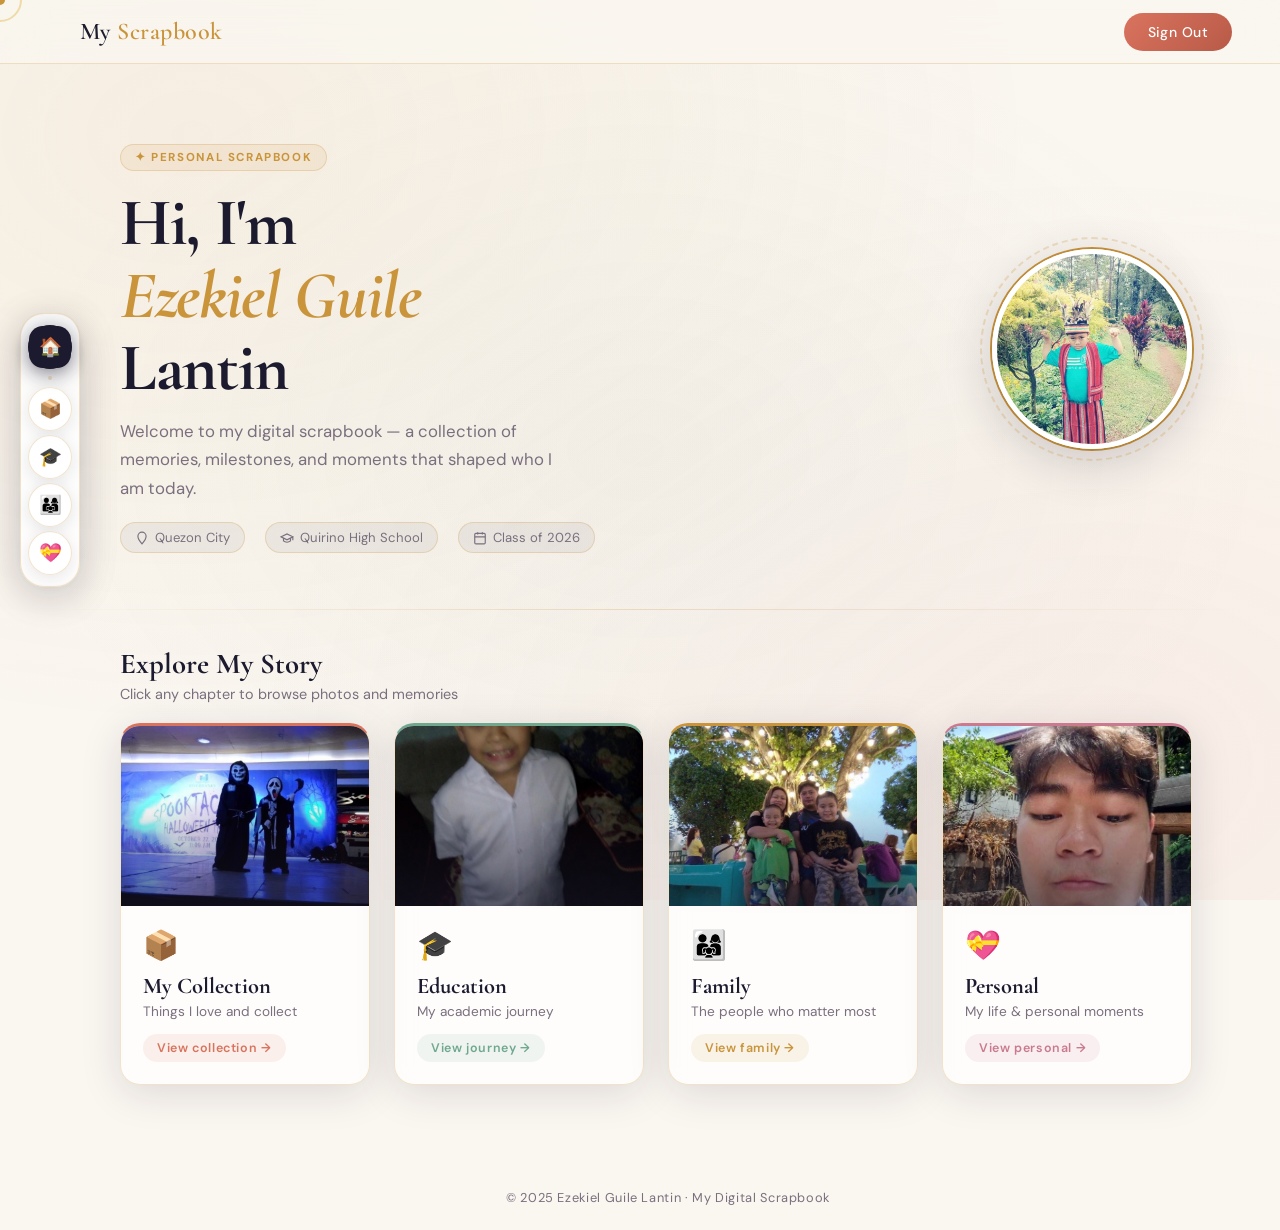
==== index.html @ 86d2beeb "Rename homepage.html to index.html" ====
<!DOCTYPE html>
<html lang="en">
<head>
<meta charset="UTF-8">
<meta name="viewport" content="width=device-width, initial-scale=1.0">
<title>My Scrapbook — Home</title>
<link rel="stylesheet" href="styles.css">
<style>
/* Hero */
.hero {
  padding: clamp(40px,7vw,80px) clamp(16px,4vw,48px) clamp(32px,5vw,56px);
  max-width:1200px; margin:0 auto;
  display:grid;
  grid-template-columns: 1fr auto;
  gap: 40px;
  align-items: center;
  position:relative; z-index:1;
}
@media(max-width:640px){.hero{grid-template-columns:1fr;text-align:center;}}

.hero-text .kicker {
  display:inline-block;
  font-size:0.72rem;
  font-weight:700;
  letter-spacing:0.14em;
  text-transform:uppercase;
  color: var(--gold);
  background: rgba(201,148,58,0.1);
  border:1px solid var(--border);
  padding:5px 14px;
  border-radius:30px;
  margin-bottom:16px;
}
.hero-text h1 {
  font-family:'Cormorant Garamond',serif;
  font-size: clamp(2.4rem,5.5vw,4.2rem);
  font-weight:700;
  color:var(--dark);
  line-height:1.08;
  margin-bottom:12px;
  letter-spacing:-0.02em;
}
.hero-text h1 em { color:var(--gold); font-style:italic; }
.hero-text p { color:var(--muted); font-size:1.05rem; max-width:440px; line-height:1.7; }
@media(max-width:640px){.hero-text p{margin:0 auto;}}

/* profile photo */
.hero-photo {
  position:relative;
}
.hero-photo img {
  width: clamp(140px,22vw,200px);
  height: clamp(140px,22vw,200px);
  border-radius: 50%;
  object-fit:cover;
  border:5px solid white;
  box-shadow: 0 12px 50px rgba(28,26,46,0.2), 0 0 0 2px var(--gold);
  display:block;
}
.hero-photo::before {
  content:'';
  position:absolute;
  inset:-12px;
  border-radius:50%;
  border: 2px dashed var(--border);
  animation: spin 25s linear infinite;
}
@keyframes spin { to { transform:rotate(360deg); } }

/* meta row */
.hero-meta {
  display:flex; gap:20px; margin-top:20px; flex-wrap:wrap;
}
@media(max-width:640px){.hero-meta{justify-content:center;}}
.meta-chip {
  display:flex;align-items:center;gap:6px;
  font-size:0.82rem; color:var(--muted);
  background:rgba(28,26,46,0.05);
  border:1px solid var(--border);
  padding:6px 14px; border-radius:30px;
}
.meta-chip svg { width:14px;height:14px;flex-shrink:0; }

/* section cards grid */
.sections-grid {
  display: grid;
  grid-template-columns: repeat(auto-fill,minmax(240px,1fr));
  gap: 24px;
  max-width:1200px;
  margin:0 auto;
  padding: 0 clamp(16px,4vw,48px) 80px;
  position:relative;z-index:1;
}

.section-card {
  background: var(--glass);
  border:1px solid var(--border);
  border-radius: 20px;
  overflow:hidden;
  box-shadow:var(--shadow);
  backdrop-filter:blur(10px);
  text-decoration:none;
  display:block;
  transition: var(--transition);
  cursor:none;
  animation: fadeUp 0.6s both;
}
.section-card:hover { transform:translateY(-10px) scale(1.02); box-shadow:0 24px 60px rgba(28,26,46,0.2); }

.card-img-wrap {
  position:relative;
  overflow:hidden;
  height:180px;
}
.card-img-wrap img {
  width:100%; height:100%;
  object-fit:cover;
  transition: transform 0.5s cubic-bezier(0.4,0,0.2,1);
  display:block;
}
.section-card:hover .card-img-wrap img { transform:scale(1.08); }
.card-img-overlay {
  position:absolute;inset:0;
  background:linear-gradient(to top, rgba(28,26,46,0.5) 0%, transparent 60%);
}

.card-content { padding:20px 22px 22px; }
.card-icon { font-size:1.8rem; margin-bottom:8px; }
.card-content h2 {
  font-family:'Cormorant Garamond',serif;
  font-size:1.4rem; font-weight:700;
  color:var(--dark); margin-bottom:4px;
}
.card-content p { color:var(--muted); font-size:0.85rem; margin-bottom:14px; }
.card-arrow {
  display:inline-flex;align-items:center;gap:5px;
  font-size:0.78rem; font-weight:600;
  letter-spacing:0.05em;
  padding:6px 14px; border-radius:30px;
  transition:var(--transition);
}
.card-c .card-arrow { color:var(--coral); background:rgba(217,115,94,0.1); }
.card-e .card-arrow { color:var(--sage); background:rgba(111,168,143,0.1); }
.card-f .card-arrow { color:var(--gold); background:rgba(201,148,58,0.1); }
.card-p .card-arrow { color:var(--rose); background:rgba(201,122,143,0.1); }
.section-card:hover .card-arrow { padding-right:18px; }

/* top accent strip */
.card-c { border-top:3px solid var(--coral); }
.card-e { border-top:3px solid var(--sage); }
.card-f { border-top:3px solid var(--gold); }
.card-p { border-top:3px solid var(--rose); }

/* section heading */
.section-heading {
  max-width:1200px; margin:0 auto;
  padding: 0 clamp(16px,4vw,48px) 20px;
  position:relative;z-index:1;
}
.section-heading h2 {
  font-family:'Cormorant Garamond',serif;
  font-size:1.8rem; font-weight:700; color:var(--dark);
}
.section-heading p { color:var(--muted); font-size:0.9rem; margin-top:4px; }
</style>
</head>
<body class="has-sidenav">
<div id="cursor-dot"></div>
<div id="cursor-glow"></div>
<nav class="side-nav">
  <a href="homepage.html" class="side-nav-item active" data-label="Home">🏠</a>
  <div class="side-nav-divider"></div>
  <a href="Collection.html" class="side-nav-item" data-label="Collection">📦</a>
  <a href="Education.html" class="side-nav-item" data-label="Education">🎓</a>
  <a href="Family.html" class="side-nav-item" data-label="Family">👨‍👩‍👧</a>
  <a href="Personal.html" class="side-nav-item" data-label="Personal">💝</a>
</nav>

<nav class="nav">
  <a href="homepage.html" class="nav-brand">My <span>Scrapbook</span></a>
  <div class="nav-actions">
    <button class="btn btn-danger" onclick="logout()">Sign Out</button>
  </div>
</nav>

<!-- Left Sidebar Nav -->
<nav class="side-nav">
  <a href="homepage.html" class="side-nav-item sn-home active" title="Home">
    <div class="side-nav-pill">🏠</div>
    <span class="side-nav-label">Home</span>
  </a>
  <div class="side-nav-sep"></div>
  <a href="Collection.html" class="side-nav-item sn-collection" title="Collection">
    <div class="side-nav-pill">📦</div>
    <span class="side-nav-label">My Collection</span>
  </a>
  <a href="Education.html" class="side-nav-item sn-education" title="Education">
    <div class="side-nav-pill">🎓</div>
    <span class="side-nav-label">Education</span>
  </a>
  <a href="Family.html" class="side-nav-item sn-family" title="Family">
    <div class="side-nav-pill">👨‍👩‍👧</div>
    <span class="side-nav-label">Family</span>
  </a>
  <a href="Personal.html" class="side-nav-item sn-personal" title="Personal">
    <div class="side-nav-pill">💝</div>
    <span class="side-nav-label">Personal</span>
  </a>
</nav>

<!-- Hero -->
<section class="hero fade-up">
  <div class="hero-text">
    <div class="kicker">✦ Personal Scrapbook</div>
    <h1>Hi, I'm<br><em>Ezekiel Guile</em><br>Lantin</h1>
    <p>Welcome to my digital scrapbook — a collection of memories, milestones, and moments that shaped who I am today.</p>
    <div class="hero-meta">
      <div class="meta-chip">
        <svg viewBox="0 0 24 24" fill="none" stroke="currentColor" stroke-width="2"><path d="M12 2C8.13 2 5 5.13 5 9c0 5.25 7 13 7 13s7-7.75 7-13c0-3.87-3.13-7-7-7z"/></svg>
        Quezon City
      </div>
      <div class="meta-chip">
        <svg viewBox="0 0 24 24" fill="none" stroke="currentColor" stroke-width="2"><path d="M22 10v6M2 10l10-5 10 5-10 5z"/><path d="M6 12v5c3 3 9 3 12 0v-5"/></svg>
        Quirino High School
      </div>
      <div class="meta-chip">
        <svg viewBox="0 0 24 24" fill="none" stroke="currentColor" stroke-width="2"><rect x="3" y="4" width="18" height="18" rx="2"/><path d="M16 2v4M8 2v4M3 10h18"/></svg>
        Class of 2026
      </div>
    </div>
  </div>
  <div class="hero-photo">
    <img src="Personal/p11.jpg" alt="Ezekiel Guile Lantin">
  </div>
</section>

<div class="divider" style="max-width:1200px;margin:0 auto clamp(20px,3vw,36px);padding:0 clamp(16px,4vw,48px);"></div>

<div class="section-heading">
  <h2>Explore My Story</h2>
  <p>Click any chapter to browse photos and memories</p>
</div>

<div class="sections-grid">
  <a href="Collection.html" class="section-card card-c fade-up">
    <div class="card-img-wrap">
      <img src="Collection/c5.jpg" alt="Collection" onerror="this.style.background='#f0e8d8'">
      <div class="card-img-overlay"></div>
    </div>
    <div class="card-content">
      <div class="card-icon">📦</div>
      <h2>My Collection</h2>
      <p>Things I love and collect</p>
      <span class="card-arrow">View collection →</span>
    </div>
  </a>

  <a href="Education.html" class="section-card card-e fade-up">
    <div class="card-img-wrap">
      <img src="Education/e8.jfif" alt="Education" onerror="this.style.background='#f0e8d8'">
      <div class="card-img-overlay"></div>
    </div>
    <div class="card-content">
      <div class="card-icon">🎓</div>
      <h2>Education</h2>
      <p>My academic journey</p>
      <span class="card-arrow">View journey →</span>
    </div>
  </a>

  <a href="Family.html" class="section-card card-f fade-up">
    <div class="card-img-wrap">
      <img src="Family/f5.jpg" alt="Family" onerror="this.style.background='#f0e8d8'">
      <div class="card-img-overlay"></div>
    </div>
    <div class="card-content">
      <div class="card-icon">👨‍👩‍👧</div>
      <h2>Family</h2>
      <p>The people who matter most</p>
      <span class="card-arrow">View family →</span>
    </div>
  </a>

  <a href="Personal.html" class="section-card card-p fade-up">
    <div class="card-img-wrap">
      <img src="Personal/p1.jpg" alt="Personal" onerror="this.style.background='#f0e8d8'">
      <div class="card-img-overlay"></div>
    </div>
    <div class="card-content">
      <div class="card-icon">💝</div>
      <h2>Personal</h2>
      <p>My life & personal moments</p>
      <span class="card-arrow">View personal →</span>
    </div>
  </a>
</div>

<footer class="page-footer">
  © 2025 Ezekiel Guile Lantin · My Digital Scrapbook
</footer>

<script>
const dot=document.getElementById('cursor-dot'),glow=document.getElementById('cursor-glow');
let mx=0,my=0,gx=0,gy=0;
document.addEventListener('mousemove',e=>{mx=e.clientX;my=e.clientY;dot.style.left=mx+'px';dot.style.top=my+'px';});
(function loop(){gx+=(mx-gx)*0.12;gy+=(my-gy)*0.12;glow.style.left=gx+'px';glow.style.top=gy+'px';requestAnimationFrame(loop);})();
document.querySelectorAll('a,button').forEach(el=>{
  el.addEventListener('mouseenter',()=>{glow.style.transform='translate(-50%,-50%) scale(1.8)';glow.style.background='rgba(201,148,58,0.12)';});
  el.addEventListener('mouseleave',()=>{glow.style.transform='translate(-50%,-50%) scale(1)';glow.style.background='transparent';});
});
function logout(){if(confirm('Sign out?')){window.location.href='index.html';}}
</script>
<script src="sidenav.js"></script>
<script>buildSidenav('home');</script>
</body>
</html>
---- styles.css ----
@import url('https://fonts.googleapis.com/css2?family=Cormorant+Garamond:ital,wght@0,300;0,400;0,600;0,700;1,400;1,600&family=DM+Sans:wght@300;400;500;600&display=swap');

/* ── Variables ── */
:root {
  --cream:   #faf6f0;
  --parchment: #f0e8d8;
  --dark:    #1c1a2e;
  --navy:    #2a2540;
  --gold:    #c9943a;
  --gold-lt: #e8c97a;
  --coral:   #d9735e;
  --sage:    #6fa88f;
  --rose:    #c97a8f;
  --text:    #3b3040;
  --muted:   #7a6f7e;
  --border:  rgba(201,148,58,0.25);
  --glass:   rgba(255,255,255,0.72);
  --shadow:  0 8px 40px rgba(28,26,46,0.13);
  --radius:  18px;
  --transition: 0.35s cubic-bezier(0.4,0,0.2,1);
}

/* ── Reset ── */
*, *::before, *::after { margin:0; padding:0; box-sizing:border-box; }
html { scroll-behavior: smooth; }
body {
  font-family: 'DM Sans', sans-serif;
  background: var(--cream);
  color: var(--text);
  min-height: 100vh;
  cursor: none;
  overflow-x: hidden;
}

/* ── Custom Cursor ── */
#cursor-dot {
  position: fixed; top:0; left:0; z-index:9999;
  width: 10px; height: 10px;
  background: var(--gold);
  border-radius: 50%;
  pointer-events: none;
  transform: translate(-50%,-50%);
  transition: transform 0.05s, background 0.3s;
}
#cursor-glow {
  position: fixed; top:0; left:0; z-index:9998;
  width: 44px; height: 44px;
  border: 2px solid var(--gold-lt);
  border-radius: 50%;
  pointer-events: none;
  transform: translate(-50%,-50%);
  transition: transform 0.18s cubic-bezier(0.4,0,0.2,1), opacity 0.3s, background 0.3s;
  opacity: 0.6;
}
body:hover #cursor-glow { opacity:0.9; }
a:hover ~ #cursor-glow, button:hover ~ #cursor-glow { transform:translate(-50%,-50%) scale(1.6); background: rgba(201,148,58,0.12); }

/* ── Page Background Texture ── */
body::before {
  content:'';
  position:fixed; inset:0; z-index:0;
  background:
    radial-gradient(ellipse at 15% 15%, rgba(201,148,58,0.08) 0%, transparent 55%),
    radial-gradient(ellipse at 85% 85%, rgba(217,115,94,0.07) 0%, transparent 55%),
    radial-gradient(ellipse at 50% 50%, rgba(111,168,143,0.05) 0%, transparent 70%);
  pointer-events:none;
}

/* ── Navbar ── */
.nav {
  position: sticky; top:0; z-index:100;
  backdrop-filter: blur(20px);
  background: rgba(250,246,240,0.88);
  border-bottom: 1px solid var(--border);
  padding: 0 clamp(16px, 4vw, 48px);
  height: 64px;
  display: flex; align-items:center; justify-content:space-between;
}
.nav-brand {
  font-family: 'Cormorant Garamond', serif;
  font-size: 1.5rem;
  font-weight: 600;
  color: var(--dark);
  text-decoration: none;
  letter-spacing: 0.02em;
}
.nav-brand span { color: var(--gold); }
.nav-actions { display:flex; gap:10px; align-items:center; }

/* ── Buttons ── */
.btn {
  display: inline-flex; align-items:center; gap:8px;
  padding: 10px 24px;
  border-radius: 40px;
  font-family: 'DM Sans', sans-serif;
  font-size: 0.875rem;
  font-weight: 500;
  letter-spacing:0.03em;
  cursor: none;
  border: none;
  transition: var(--transition);
  text-decoration: none;
  position: relative;
  overflow: hidden;
}
.btn::after {
  content:''; position:absolute; inset:0;
  background: rgba(255,255,255,0.15);
  opacity:0; transition: opacity 0.3s;
}
.btn:hover::after { opacity:1; }
.btn-primary {
  background: linear-gradient(135deg, var(--dark) 0%, var(--navy) 100%);
  color: var(--gold-lt);
  box-shadow: 0 4px 20px rgba(28,26,46,0.3);
}
.btn-primary:hover { transform: translateY(-2px); box-shadow: 0 8px 28px rgba(28,26,46,0.35); }
.btn-gold {
  background: linear-gradient(135deg, var(--gold) 0%, #a87830 100%);
  color: white;
  box-shadow: 0 4px 20px rgba(201,148,58,0.35);
}
.btn-gold:hover { transform: translateY(-2px); box-shadow: 0 8px 28px rgba(201,148,58,0.45); }
.btn-outline {
  background: transparent;
  color: var(--text);
  border: 1.5px solid var(--border);
}
.btn-outline:hover { background: var(--parchment); transform: translateY(-2px); }
.btn-ghost {
  background: rgba(201,148,58,0.1);
  color: var(--gold);
  border: 1.5px solid var(--border);
}
.btn-ghost:hover { background: rgba(201,148,58,0.2); }
.btn-danger {
  background: linear-gradient(135deg, var(--coral) 0%, #b85a48 100%);
  color: white;
}
.btn-danger:hover { transform:translateY(-2px); box-shadow:0 6px 20px rgba(217,115,94,0.4); }
.btn-back {
  display: inline-flex; align-items:center; gap:6px;
  padding: 9px 20px;
  background: var(--glass);
  border: 1.5px solid var(--border);
  border-radius: 40px;
  font-family:'DM Sans',sans-serif;
  font-size:0.85rem; font-weight:500;
  color: var(--text); cursor:none;
  text-decoration:none;
  transition: var(--transition);
  backdrop-filter: blur(10px);
}
.btn-back:hover { background: var(--parchment); transform:translateX(-3px); }
.btn-back svg { width:16px; height:16px; }

/* ── Left Side Nav ── */
.sidenav {
  position: fixed;
  left: 18px;
  top: 50%;
  transform: translateY(-50%);
  z-index: 500;
  display: flex;
  flex-direction: column;
  align-items: center;
  gap: 6px;
  background: rgba(28,26,46,0.82);
  border: 1px solid rgba(255,255,255,0.10);
  border-radius: 60px;
  padding: 14px 10px;
  backdrop-filter: blur(18px);
  box-shadow: 0 8px 40px rgba(0,0,0,0.28), inset 0 1px 0 rgba(255,255,255,0.07);
  transition: var(--transition);
}

.sidenav-item {
  position: relative;
  display: flex;
  align-items: center;
  justify-content: center;
  width: 40px; height: 40px;
  border-radius: 50%;
  text-decoration: none;
  font-size: 1.15rem;
  cursor: none;
  transition: var(--transition);
  color: rgba(255,255,255,0.45);
  background: transparent;
  border: none;
}
.sidenav-item:hover,
.sidenav-item.active {
  background: rgba(201,148,58,0.22);
  color: var(--gold-lt);
  transform: scale(1.12);
}
.sidenav-item.active {
  background: rgba(201,148,58,0.30);
  box-shadow: 0 0 0 2px var(--gold);
}

/* tooltip label on hover */
.sidenav-item::after {
  content: attr(data-label);
  position: absolute;
  left: calc(100% + 14px);
  top: 50%;
  transform: translateY(-50%) translateX(-6px);
  background: var(--dark);
  color: var(--gold-lt);
  font-family: 'DM Sans', sans-serif;
  font-size: 0.75rem;
  font-weight: 600;
  letter-spacing: 0.05em;
  white-space: nowrap;
  padding: 5px 12px;
  border-radius: 30px;
  border: 1px solid rgba(201,148,58,0.25);
  pointer-events: none;
  opacity: 0;
  transition: opacity 0.2s, transform 0.2s;
}
.sidenav-item:hover::after {
  opacity: 1;
  transform: translateY(-50%) translateX(0);
}

/* thin divider line between groups */
.sidenav-divider {
  width: 22px;
  height: 1px;
  background: rgba(255,255,255,0.12);
  border-radius: 2px;
  margin: 2px 0;
}

/* hide on very small screens — use top nav instead */
@media (max-width: 500px) {
  .sidenav { display: none; }
}

/* ── Section Tag ── */
.tag {
  display: inline-block;
  padding: 4px 14px;
  border-radius: 20px;
  font-size: 0.75rem;
  font-weight: 600;
  letter-spacing: 0.08em;
  text-transform: uppercase;
}
.tag-gold { background: rgba(201,148,58,0.15); color: var(--gold); }
.tag-coral { background: rgba(217,115,94,0.15); color: var(--coral); }
.tag-sage { background: rgba(111,168,143,0.15); color: var(--sage); }
.tag-rose { background: rgba(201,122,143,0.15); color: var(--rose); }

/* ── Page Header ── */
.page-header {
  padding: clamp(32px,5vw,64px) clamp(16px,4vw,48px) clamp(24px,4vw,48px);
  max-width: 1200px;
  margin: 0 auto;
  position: relative; z-index:1;
}
.page-header h1 {
  font-family: 'Cormorant Garamond', serif;
  font-size: clamp(2.2rem, 5vw, 4rem);
  font-weight: 700;
  line-height: 1.1;
  color: var(--dark);
  margin: 12px 0 8px;
}
.page-header p { color: var(--muted); font-size:1rem; max-width:500px; }

/* ── Main Container ── */
.container {
  max-width: 1200px;
  margin: 0 auto;
  padding: 0 clamp(16px,4vw,48px) 80px;
  position: relative; z-index:1;
}

/* ── Card ── */
.card {
  background: var(--glass);
  border: 1px solid var(--border);
  border-radius: var(--radius);
  box-shadow: var(--shadow);
  backdrop-filter: blur(10px);
  overflow: hidden;
  transition: var(--transition);
}
.card:hover { transform: translateY(-5px); box-shadow: 0 20px 60px rgba(28,26,46,0.18); }
.card-body { padding: 24px; }

/* ── Photo Grid ── */
.photo-grid {
  display: grid;
  grid-template-columns: repeat(auto-fill, minmax(230px, 1fr));
  gap: 24px;
}

/* ── Polaroid Card ── */
.polaroid {
  background: white;
  border-radius: 10px;
  padding: 12px 12px 40px;
  box-shadow: 0 6px 30px rgba(28,26,46,0.12), 0 1px 4px rgba(28,26,46,0.06);
  transition: var(--transition);
  cursor: none;
  position: relative;
}
.polaroid:hover {
  transform: rotate(0deg) scale(1.04) translateY(-8px);
  box-shadow: 0 20px 50px rgba(28,26,46,0.2);
  z-index: 2;
}
.polaroid:nth-child(odd):hover { transform: rotate(1.5deg) scale(1.04) translateY(-8px); }
.polaroid:nth-child(even):hover { transform: rotate(-1.5deg) scale(1.04) translateY(-8px); }
.polaroid img {
  width: 100%;
  aspect-ratio: 1;
  object-fit: cover;
  border-radius: 6px;
  display: block;
}
.polaroid-caption {
  position: absolute;
  bottom: 0; left:0; right:0;
  height: 38px;
  display: flex; align-items:center; justify-content:center;
  font-family: 'Cormorant Garamond', serif;
  font-style: italic;
  font-size: 0.9rem;
  color: var(--muted);
}

/* ── Info Card (for detail pages) ── */
.info-section {
  display: grid;
  grid-template-columns: 280px 1fr;
  gap: 40px;
  align-items: start;
  background: var(--glass);
  border: 1px solid var(--border);
  border-radius: var(--radius);
  padding: 40px;
  box-shadow: var(--shadow);
  backdrop-filter: blur(10px);
  margin-bottom: 40px;
}
@media (max-width: 700px) {
  .info-section { grid-template-columns:1fr; }
}
.info-section img {
  width: 100%;
  aspect-ratio:1;
  object-fit: cover;
  border-radius: 12px;
  border: 4px solid white;
  box-shadow: 0 8px 30px rgba(28,26,46,0.15);
}
.info-text h2 {
  font-family:'Cormorant Garamond',serif;
  font-size: 1.8rem;
  font-weight:700;
  color: var(--dark);
  margin: 0 0 16px;
  line-height:1.2;
}
.info-text p {
  color: var(--muted);
  line-height: 1.85;
  margin-bottom: 16px;
  font-size: 0.95rem;
}
.info-text a.btn { margin-top: 8px; }

/* ── Divider ── */
.divider {
  height: 1px;
  background: linear-gradient(to right, transparent, var(--border), transparent);
  margin: 40px 0;
}

/* ── Left Sidebar Nav ── */
.side-nav {
  position: fixed;
  left: 18px;
  top: 50%;
  transform: translateY(-50%);
  z-index: 90;
  display: flex;
  flex-direction: column;
  gap: 8px;
}

.side-nav-item {
  display: flex;
  align-items: center;
  gap: 0;
  text-decoration: none;
  cursor: none;
  position: relative;
}

/* pill button */
.side-nav-pill {
  width: 44px;
  height: 44px;
  border-radius: 50%;
  display: flex;
  align-items: center;
  justify-content: center;
  font-size: 1.15rem;
  background: var(--glass);
  border: 1.5px solid var(--border);
  box-shadow: 0 4px 16px rgba(28,26,46,0.1);
  backdrop-filter: blur(14px);
  transition: var(--transition);
  flex-shrink: 0;
  position: relative;
  z-index: 1;
}

/* label that slides out on hover */
.side-nav-label {
  position: absolute;
  left: 52px;
  white-space: nowrap;
  font-size: 0.78rem;
  font-weight: 600;
  letter-spacing: 0.04em;
  color: var(--dark);
  background: var(--glass);
  border: 1.5px solid var(--border);
  border-radius: 30px;
  padding: 5px 14px;
  backdrop-filter: blur(14px);
  box-shadow: 0 4px 16px rgba(28,26,46,0.1);
  opacity: 0;
  transform: translateX(-8px);
  transition: opacity 0.25s, transform 0.25s;
  pointer-events: none;
}

.side-nav-item:hover .side-nav-label {
  opacity: 1;
  transform: translateX(0);
}

/* active state: pill filled */
.side-nav-item.active .side-nav-pill {
  background: var(--dark);
  border-color: var(--dark);
  color: var(--gold-lt);
  box-shadow: 0 6px 20px rgba(28,26,46,0.28);
}

/* per-section accent on hover */
.side-nav-item.sn-collection:hover .side-nav-pill { background: var(--coral); border-color: var(--coral); color: white; }
.side-nav-item.sn-education:hover .side-nav-pill  { background: var(--sage);  border-color: var(--sage);  color: white; }
.side-nav-item.sn-family:hover    .side-nav-pill  { background: var(--gold);  border-color: var(--gold);  color: white; }
.side-nav-item.sn-personal:hover  .side-nav-pill  { background: var(--rose);  border-color: var(--rose);  color: white; }
.side-nav-item.sn-home:hover      .side-nav-pill  { background: var(--dark);  border-color: var(--dark);  color: var(--gold-lt); }

/* separator dot */
.side-nav-sep {
  width: 4px; height: 4px;
  border-radius: 50%;
  background: var(--border);
  margin: 2px auto;
}

/* hide on small screens — use top nav instead */
@media (max-width: 600px) {
  .side-nav { display: none; }
}

/* ── Footer ── */
.page-footer {
  text-align: center;
  padding: 24px;
  color: var(--muted);
  font-size: 0.8rem;
  letter-spacing:0.05em;
  position:relative; z-index:1;
}

/* ── Entrance animation ── */
@keyframes fadeUp {
  from { opacity:0; transform:translateY(24px); }
  to   { opacity:1; transform:translateY(0); }
}
.fade-up { animation: fadeUp 0.6s both; }
.fade-up:nth-child(1){animation-delay:0.05s}
.fade-up:nth-child(2){animation-delay:0.12s}
.fade-up:nth-child(3){animation-delay:0.19s}
.fade-up:nth-child(4){animation-delay:0.26s}
.fade-up:nth-child(5){animation-delay:0.33s}
.fade-up:nth-child(6){animation-delay:0.4s}
.fade-up:nth-child(7){animation-delay:0.47s}
.fade-up:nth-child(8){animation-delay:0.54s}
.fade-up:nth-child(9){animation-delay:0.61s}
.fade-up:nth-child(10){animation-delay:0.68s}
.fade-up:nth-child(11){animation-delay:0.75s}
.fade-up:nth-child(12){animation-delay:0.82s}
.fade-up:nth-child(13){animation-delay:0.89s}
.fade-up:nth-child(14){animation-delay:0.96s}
.fade-up:nth-child(15){animation-delay:1.03s}

/* ── Side Nav ── */
.side-nav {
  position: fixed;
  left: 20px;
  top: 50%;
  transform: translateY(-50%);
  z-index: 200;
  display: flex;
  flex-direction: column;
  gap: 6px;
  background: rgba(255,255,255,0.82);
  border: 1px solid var(--border);
  border-radius: 24px;
  padding: 12px 8px;
  backdrop-filter: blur(20px);
  box-shadow: 0 8px 40px rgba(28,26,46,0.13);
}

.side-nav-item {
  position: relative;
  display: flex;
  align-items: center;
  justify-content: center;
  width: 42px;
  height: 42px;
  border-radius: 14px;
  text-decoration: none;
  color: var(--muted);
  font-size: 1.25rem;
  transition: var(--transition);
  cursor: none;
}
.side-nav-item:hover {
  background: var(--parchment);
  color: var(--dark);
  transform: scale(1.08);
}
.side-nav-item.active {
  background: var(--dark);
  color: var(--gold-lt);
  box-shadow: 0 4px 16px rgba(28,26,46,0.25);
}
.side-nav-item.active:hover {
  background: var(--navy);
  transform: scale(1.08);
}

/* tooltip */
.side-nav-item::after {
  content: attr(data-label);
  position: absolute;
  left: calc(100% + 12px);
  top: 50%;
  transform: translateY(-50%) translateX(-6px);
  background: var(--dark);
  color: white;
  font-family: 'DM Sans', sans-serif;
  font-size: 0.75rem;
  font-weight: 600;
  letter-spacing: 0.04em;
  white-space: nowrap;
  padding: 5px 12px;
  border-radius: 8px;
  pointer-events: none;
  opacity: 0;
  transition: opacity 0.2s, transform 0.2s;
}
.side-nav-item:hover::after {
  opacity: 1;
  transform: translateY(-50%) translateX(0);
}

/* divider inside sidenav */
.side-nav-divider {
  width: 24px;
  height: 1px;
  background: var(--border);
  margin: 2px auto;
  border-radius: 2px;
}

/* push main content right on wide screens */
@media (min-width: 860px) {
  body.has-sidenav .nav,
  body.has-sidenav .page-header,
  body.has-sidenav .container,
  body.has-sidenav .sections-grid,
  body.has-sidenav .section-heading,
  body.has-sidenav .hero,
  body.has-sidenav footer.page-footer {
    padding-left: max(80px, clamp(80px, 6vw, 100px));
  }
}

/* hide sidenav on very small screens */
@media (max-width: 540px) {
  .side-nav { display: none; }
}

/* ── Cursor JS snippet helper ── */
/* included in each page via <script> */
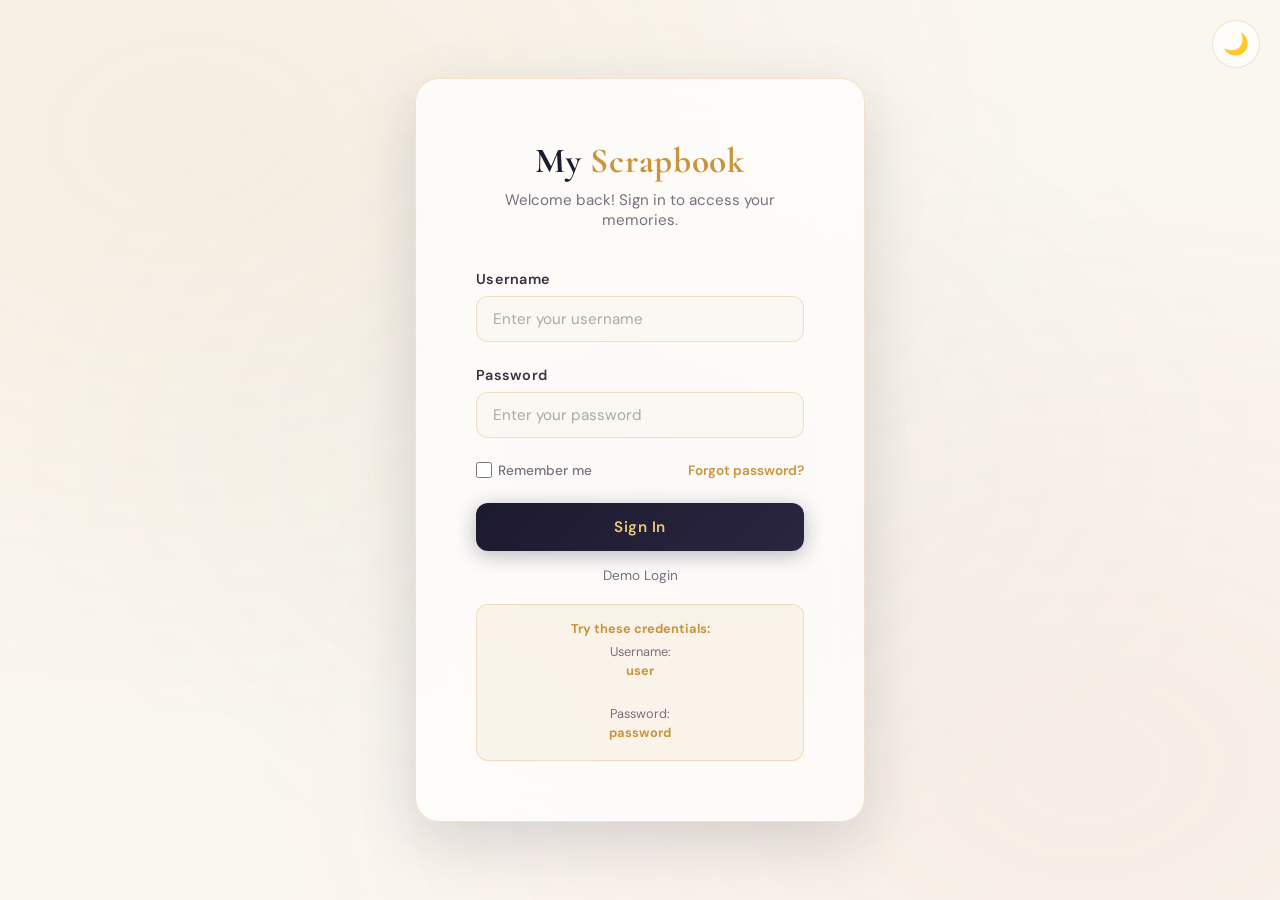
==== commit 91671311: "commit" ====
--- a/index.html
+++ b/index.html
@@ -168,7 +168,7 @@
 <div id="cursor-dot"></div>
 <div id="cursor-glow"></div>
 <nav class="side-nav">
-  <a href="homepage.html" class="side-nav-item active" data-label="Home">🏠</a>
+  <a href="index.html" class="side-nav-item active" data-label="Home">🏠</a>
   <div class="side-nav-divider"></div>
   <a href="Collection.html" class="side-nav-item" data-label="Collection">📦</a>
   <a href="Education.html" class="side-nav-item" data-label="Education">🎓</a>
@@ -177,8 +177,9 @@
 </nav>
 
 <nav class="nav">
-  <a href="homepage.html" class="nav-brand">My <span>Scrapbook</span></a>
+  <a href="index.html" class="nav-brand">My <span>Scrapbook</span></a>
   <div class="nav-actions">
+    <button class="theme-toggle" id="themeToggle" title="Toggle Dark/Light theme">🌙</button>
     <button class="btn btn-danger" onclick="logout()">Sign Out</button>
   </div>
 </nav>
@@ -300,6 +301,49 @@
 </footer>
 
 <script>
+// Authentication Check
+function checkAuthentication() {
+  const isLoggedIn = localStorage.getItem('isLoggedIn');
+  if (!isLoggedIn) {
+    window.location.href = 'login.html';
+  }
+}
+
+// Logout Function
+function logout() {
+  if (confirm('Are you sure you want to sign out?')) {
+    localStorage.removeItem('isLoggedIn');
+    localStorage.removeItem('rememberUsername');
+    window.location.href = 'login.html';
+  }
+}
+
+// Theme Toggle Functionality
+const themeToggle = document.getElementById('themeToggle');
+const html = document.documentElement;
+
+function initializeTheme() {
+  const savedTheme = localStorage.getItem('scrapbookTheme') || 'light';
+  html.classList.toggle('dark-theme', savedTheme === 'dark');
+  updateThemeButton(savedTheme === 'dark');
+}
+
+function updateThemeButton(isDark) {
+  if (themeToggle) {
+    themeToggle.textContent = isDark ? '☀️' : '🌙';
+    themeToggle.title = isDark ? 'Switch to Light theme' : 'Switch to Dark theme';
+  }
+}
+
+if (themeToggle) {
+  themeToggle.addEventListener('click', () => {
+    const isDark = html.classList.toggle('dark-theme');
+    localStorage.setItem('scrapbookTheme', isDark ? 'dark' : 'light');
+    updateThemeButton(isDark);
+  });
+}
+
+// Cursor effect
 const dot=document.getElementById('cursor-dot'),glow=document.getElementById('cursor-glow');
 let mx=0,my=0,gx=0,gy=0;
 document.addEventListener('mousemove',e=>{mx=e.clientX;my=e.clientY;dot.style.left=mx+'px';dot.style.top=my+'px';});
@@ -308,7 +352,12 @@
   el.addEventListener('mouseenter',()=>{glow.style.transform='translate(-50%,-50%) scale(1.8)';glow.style.background='rgba(201,148,58,0.12)';});
   el.addEventListener('mouseleave',()=>{glow.style.transform='translate(-50%,-50%) scale(1)';glow.style.background='transparent';});
 });
-function logout(){if(confirm('Sign out?')){window.location.href='index.html';}}
+
+// Initialize theme on page load
+document.addEventListener('DOMContentLoaded', () => {
+  checkAuthentication();
+  initializeTheme();
+});
 </script>
 <script src="sidenav.js"></script>
 <script>buildSidenav('home');</script>
--- a/styles.css
+++ b/styles.css
@@ -20,6 +20,19 @@
   --transition: 0.35s cubic-bezier(0.4,0,0.2,1);
 }
 
+/* ── Dark Theme Variables ── */
+html.dark-theme {
+  --cream:   #1a1625;
+  --parchment: #2a2540;
+  --dark:    #f5f1eb;
+  --navy:    #e8dcc8;
+  --text:    #e8dcc8;
+  --muted:   #b8a895;
+  --border:  rgba(201,148,58,0.35);
+  --glass:   rgba(42,37,64,0.65);
+  --shadow:  0 8px 40px rgba(0,0,0,0.45);
+}
+
 /* ── Reset ── */
 *, *::before, *::after { margin:0; padding:0; box-sizing:border-box; }
 html { scroll-behavior: smooth; }
@@ -30,6 +43,7 @@
   min-height: 100vh;
   cursor: none;
   overflow-x: hidden;
+  transition: background 0.35s cubic-bezier(0.4,0,0.2,1), color 0.35s cubic-bezier(0.4,0,0.2,1);
 }
 
 /* ── Custom Cursor ── */
@@ -64,6 +78,14 @@
     radial-gradient(ellipse at 85% 85%, rgba(217,115,94,0.07) 0%, transparent 55%),
     radial-gradient(ellipse at 50% 50%, rgba(111,168,143,0.05) 0%, transparent 70%);
   pointer-events:none;
+  transition: background 0.35s cubic-bezier(0.4,0,0.2,1);
+}
+
+html.dark-theme body::before {
+  background:
+    radial-gradient(ellipse at 15% 15%, rgba(232,156,122,0.06) 0%, transparent 55%),
+    radial-gradient(ellipse at 85% 85%, rgba(201,148,58,0.05) 0%, transparent 55%),
+    radial-gradient(ellipse at 50% 50%, rgba(111,168,143,0.03) 0%, transparent 70%);
 }
 
 /* ── Navbar ── */
@@ -75,6 +97,10 @@
   padding: 0 clamp(16px, 4vw, 48px);
   height: 64px;
   display: flex; align-items:center; justify-content:space-between;
+  transition: background 0.35s cubic-bezier(0.4,0,0.2,1), border-color 0.35s cubic-bezier(0.4,0,0.2,1);
+}
+html.dark-theme .nav {
+  background: rgba(26,22,37,0.92);
 }
 .nav-brand {
   font-family: 'Cormorant Garamond', serif;
@@ -153,6 +179,33 @@
 }
 .btn-back:hover { background: var(--parchment); transform:translateX(-3px); }
 .btn-back svg { width:16px; height:16px; }
+
+/* ── Theme Toggle Button ── */
+.theme-toggle {
+  display: inline-flex;
+  align-items: center;
+  justify-content: center;
+  width: 44px;
+  height: 44px;
+  border-radius: 50%;
+  background: var(--glass);
+  border: 1.5px solid var(--border);
+  cursor: pointer;
+  font-size: 1.2rem;
+  transition: var(--transition);
+  backdrop-filter: blur(10px);
+  padding: 0;
+}
+
+.theme-toggle:hover {
+  transform: rotate(20deg) scale(1.1);
+  border-color: var(--gold);
+  background: var(--parchment);
+}
+
+html.dark-theme .theme-toggle:hover {
+  background: rgba(232, 220, 200, 0.15);
+}
 
 /* ── Left Side Nav ── */
 .sidenav {
@@ -172,6 +225,12 @@
   backdrop-filter: blur(18px);
   box-shadow: 0 8px 40px rgba(0,0,0,0.28), inset 0 1px 0 rgba(255,255,255,0.07);
   transition: var(--transition);
+}
+
+html.dark-theme .sidenav {
+  background: rgba(42, 37, 64, 0.92);
+  border: 1px solid rgba(201, 148, 58, 0.15);
+  box-shadow: 0 8px 40px rgba(0,0,0,0.6), inset 0 1px 0 rgba(201, 148, 58, 0.1);
 }
 
 .sidenav-item {
@@ -608,5 +667,131 @@
   .side-nav { display: none; }
 }
 
+/* ── Dark Theme Comprehensive Styles ── */
+html.dark-theme input,
+html.dark-theme textarea,
+html.dark-theme select {
+  background-color: rgba(42, 37, 64, 0.6) !important;
+  color: var(--text) !important;
+  border-color: rgba(201, 148, 58, 0.25) !important;
+  transition: var(--transition);
+}
+
+html.dark-theme input:focus,
+html.dark-theme textarea:focus,
+html.dark-theme select:focus {
+  background-color: rgba(42, 37, 64, 0.8) !important;
+  border-color: var(--gold) !important;
+  box-shadow: 0 0 0 3px rgba(201, 148, 58, 0.15) !important;
+}
+
+html.dark-theme input::placeholder {
+  color: rgba(184, 168, 149, 0.5) !important;
+}
+
+html.dark-theme .card {
+  background: rgba(42, 37, 64, 0.7);
+  border-color: rgba(201, 148, 58, 0.3);
+  box-shadow: 0 8px 40px rgba(0, 0, 0, 0.35);
+}
+
+html.dark-theme .section-card {
+  background: rgba(42, 37, 64, 0.7);
+  border-color: rgba(201, 148, 58, 0.25);
+}
+
+html.dark-theme .section-card:hover {
+  box-shadow: 0 24px 60px rgba(0, 0, 0, 0.45);
+}
+
+html.dark-theme h1,
+html.dark-theme h2,
+html.dark-theme h3,
+html.dark-theme h4,
+html.dark-theme h5,
+html.dark-theme h6 {
+  color: var(--dark);
+}
+
+html.dark-theme .hero-text h1 em {
+  color: var(--gold-lt);
+}
+
+html.dark-theme a {
+  color: var(--gold);
+}
+
+html.dark-theme a:hover {
+  color: var(--gold-lt);
+}
+
+html.dark-theme .section-heading h2 {
+  color: var(--dark);
+}
+
+html.dark-theme .page-header h1 {
+  color: var(--dark);
+}
+
+html.dark-theme .btn-outline {
+  color: var(--text);
+  border-color: var(--border);
+}
+
+html.dark-theme .btn-outline:hover {
+  background: rgba(232, 220, 200, 0.1);
+}
+
+html.dark-theme .tag-gold {
+  background: rgba(201, 148, 58, 0.25);
+}
+
+html.dark-theme .tag-coral {
+  background: rgba(217, 115, 94, 0.25);
+}
+
+html.dark-theme .tag-sage {
+  background: rgba(111, 168, 143, 0.25);
+}
+
+html.dark-theme .tag-rose {
+  background: rgba(201, 122, 143, 0.25);
+}
+
+html.dark-theme .meta-chip {
+  background: rgba(232, 220, 200, 0.08);
+  color: var(--muted);
+}
+
+html.dark-theme .kicker {
+  background: rgba(201, 148, 58, 0.15);
+  border-color: rgba(201, 148, 58, 0.3);
+}
+
+html.dark-theme .demo-info {
+  background: rgba(201, 148, 58, 0.12);
+  border-color: rgba(201, 148, 58, 0.35);
+}
+
+html.dark-theme .error-message {
+  background: rgba(217, 115, 94, 0.15);
+  border-color: rgba(217, 115, 94, 0.35);
+}
+
+html.dark-theme .success-message {
+  background: rgba(111, 168, 143, 0.15);
+  border-color: rgba(111, 168, 143, 0.35);
+}
+
+html.dark-theme .divider-text {
+  color: var(--muted);
+}
+
+html.dark-theme footer.page-footer {
+  background: rgba(42, 37, 64, 0.8);
+  border-color: rgba(201, 148, 58, 0.2);
+  color: var(--muted);
+}
+
 /* ── Cursor JS snippet helper ── */
 /* included in each page via <script> */
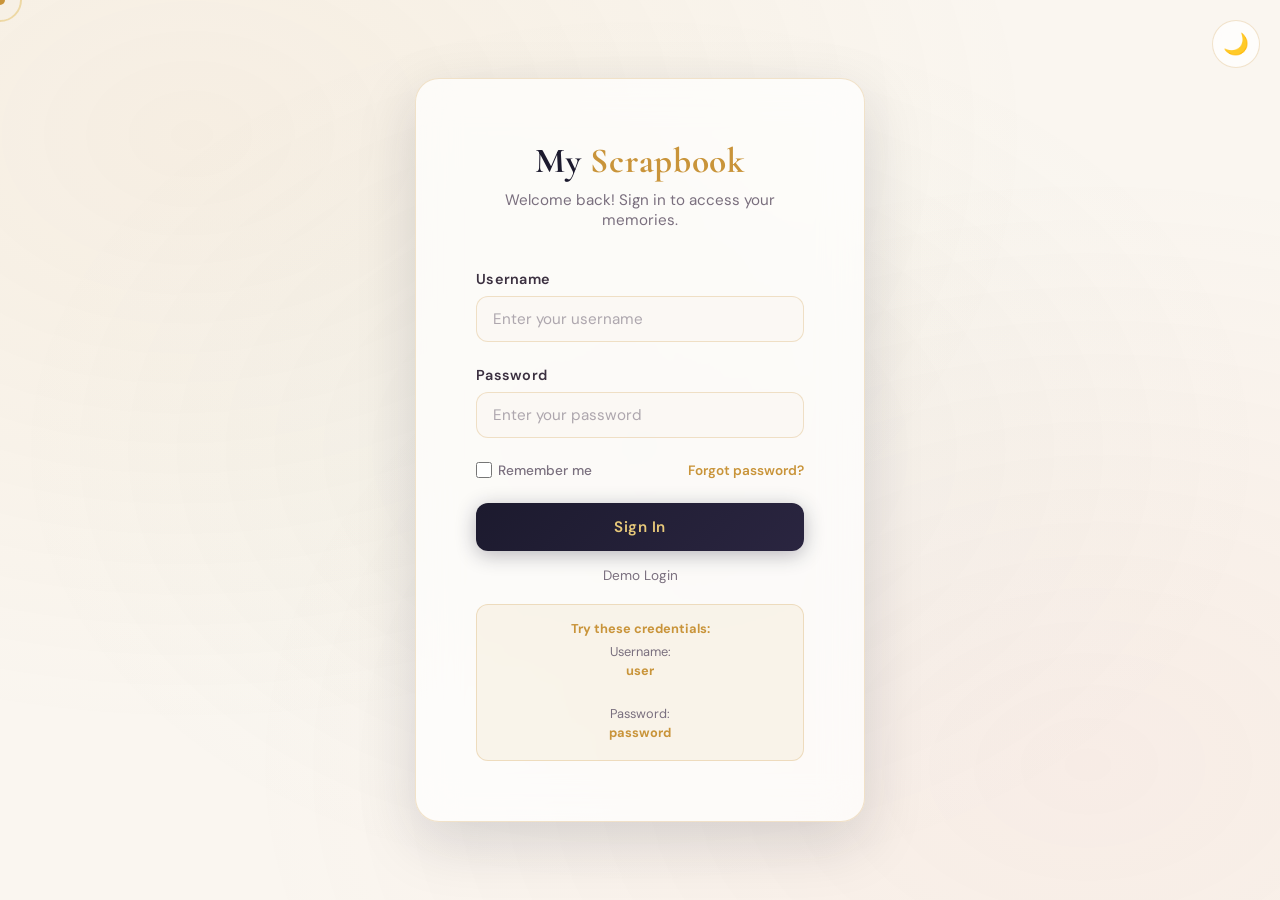
==== commit a96bfe71: "GiGIGaga" ====
--- a/index.html
+++ b/index.html
@@ -1,365 +1,404 @@
 <!DOCTYPE html>
 <html lang="en">
 <head>
-<meta charset="UTF-8">
-<meta name="viewport" content="width=device-width, initial-scale=1.0">
-<title>My Scrapbook — Home</title>
-<link rel="stylesheet" href="styles.css">
-<style>
-/* Hero */
-.hero {
-  padding: clamp(40px,7vw,80px) clamp(16px,4vw,48px) clamp(32px,5vw,56px);
-  max-width:1200px; margin:0 auto;
-  display:grid;
-  grid-template-columns: 1fr auto;
-  gap: 40px;
-  align-items: center;
-  position:relative; z-index:1;
-}
-@media(max-width:640px){.hero{grid-template-columns:1fr;text-align:center;}}
-
-.hero-text .kicker {
-  display:inline-block;
-  font-size:0.72rem;
-  font-weight:700;
-  letter-spacing:0.14em;
-  text-transform:uppercase;
-  color: var(--gold);
-  background: rgba(201,148,58,0.1);
-  border:1px solid var(--border);
-  padding:5px 14px;
-  border-radius:30px;
-  margin-bottom:16px;
-}
-.hero-text h1 {
-  font-family:'Cormorant Garamond',serif;
-  font-size: clamp(2.4rem,5.5vw,4.2rem);
-  font-weight:700;
-  color:var(--dark);
-  line-height:1.08;
-  margin-bottom:12px;
-  letter-spacing:-0.02em;
-}
-.hero-text h1 em { color:var(--gold); font-style:italic; }
-.hero-text p { color:var(--muted); font-size:1.05rem; max-width:440px; line-height:1.7; }
-@media(max-width:640px){.hero-text p{margin:0 auto;}}
-
-/* profile photo */
-.hero-photo {
-  position:relative;
-}
-.hero-photo img {
-  width: clamp(140px,22vw,200px);
-  height: clamp(140px,22vw,200px);
-  border-radius: 50%;
-  object-fit:cover;
-  border:5px solid white;
-  box-shadow: 0 12px 50px rgba(28,26,46,0.2), 0 0 0 2px var(--gold);
-  display:block;
-}
-.hero-photo::before {
-  content:'';
-  position:absolute;
-  inset:-12px;
-  border-radius:50%;
-  border: 2px dashed var(--border);
-  animation: spin 25s linear infinite;
-}
-@keyframes spin { to { transform:rotate(360deg); } }
-
-/* meta row */
-.hero-meta {
-  display:flex; gap:20px; margin-top:20px; flex-wrap:wrap;
-}
-@media(max-width:640px){.hero-meta{justify-content:center;}}
-.meta-chip {
-  display:flex;align-items:center;gap:6px;
-  font-size:0.82rem; color:var(--muted);
-  background:rgba(28,26,46,0.05);
-  border:1px solid var(--border);
-  padding:6px 14px; border-radius:30px;
-}
-.meta-chip svg { width:14px;height:14px;flex-shrink:0; }
-
-/* section cards grid */
-.sections-grid {
-  display: grid;
-  grid-template-columns: repeat(auto-fill,minmax(240px,1fr));
-  gap: 24px;
-  max-width:1200px;
-  margin:0 auto;
-  padding: 0 clamp(16px,4vw,48px) 80px;
-  position:relative;z-index:1;
-}
-
-.section-card {
-  background: var(--glass);
-  border:1px solid var(--border);
-  border-radius: 20px;
-  overflow:hidden;
-  box-shadow:var(--shadow);
-  backdrop-filter:blur(10px);
-  text-decoration:none;
-  display:block;
-  transition: var(--transition);
-  cursor:none;
-  animation: fadeUp 0.6s both;
-}
-.section-card:hover { transform:translateY(-10px) scale(1.02); box-shadow:0 24px 60px rgba(28,26,46,0.2); }
-
-.card-img-wrap {
-  position:relative;
-  overflow:hidden;
-  height:180px;
-}
-.card-img-wrap img {
-  width:100%; height:100%;
-  object-fit:cover;
-  transition: transform 0.5s cubic-bezier(0.4,0,0.2,1);
-  display:block;
-}
-.section-card:hover .card-img-wrap img { transform:scale(1.08); }
-.card-img-overlay {
-  position:absolute;inset:0;
-  background:linear-gradient(to top, rgba(28,26,46,0.5) 0%, transparent 60%);
-}
-
-.card-content { padding:20px 22px 22px; }
-.card-icon { font-size:1.8rem; margin-bottom:8px; }
-.card-content h2 {
-  font-family:'Cormorant Garamond',serif;
-  font-size:1.4rem; font-weight:700;
-  color:var(--dark); margin-bottom:4px;
-}
-.card-content p { color:var(--muted); font-size:0.85rem; margin-bottom:14px; }
-.card-arrow {
-  display:inline-flex;align-items:center;gap:5px;
-  font-size:0.78rem; font-weight:600;
-  letter-spacing:0.05em;
-  padding:6px 14px; border-radius:30px;
-  transition:var(--transition);
-}
-.card-c .card-arrow { color:var(--coral); background:rgba(217,115,94,0.1); }
-.card-e .card-arrow { color:var(--sage); background:rgba(111,168,143,0.1); }
-.card-f .card-arrow { color:var(--gold); background:rgba(201,148,58,0.1); }
-.card-p .card-arrow { color:var(--rose); background:rgba(201,122,143,0.1); }
-.section-card:hover .card-arrow { padding-right:18px; }
-
-/* top accent strip */
-.card-c { border-top:3px solid var(--coral); }
-.card-e { border-top:3px solid var(--sage); }
-.card-f { border-top:3px solid var(--gold); }
-.card-p { border-top:3px solid var(--rose); }
-
-/* section heading */
-.section-heading {
-  max-width:1200px; margin:0 auto;
-  padding: 0 clamp(16px,4vw,48px) 20px;
-  position:relative;z-index:1;
-}
-.section-heading h2 {
-  font-family:'Cormorant Garamond',serif;
-  font-size:1.8rem; font-weight:700; color:var(--dark);
-}
-.section-heading p { color:var(--muted); font-size:0.9rem; margin-top:4px; }
-</style>
+  <meta charset="UTF-8">
+  <meta name="viewport" content="width=device-width, initial-scale=1.0">
+  <title>Login — My Scrapbook</title>
+  <link rel="stylesheet" href="styles.css">
+  <style>
+    /* ── Login Page Styles ── */
+    body.login-page {
+      display: flex;
+      align-items: center;
+      justify-content: center;
+      min-height: 100vh;
+      padding: 20px;
+    }
+
+    .login-container {
+      width: 100%;
+      max-width: 450px;
+      animation: slideUp 0.6s cubic-bezier(0.4, 0, 0.2, 1);
+    }
+
+    @keyframes slideUp {
+      from {
+        opacity: 0;
+        transform: translateY(40px);
+      }
+      to {
+        opacity: 1;
+        transform: translateY(0);
+      }
+    }
+
+    .login-card {
+      background: var(--glass);
+      border: 1px solid var(--border);
+      border-radius: 24px;
+      padding: clamp(40px, 8vw, 60px);
+      box-shadow: 0 20px 60px rgba(28, 26, 46, 0.15);
+      backdrop-filter: blur(20px);
+    }
+
+    .login-header {
+      text-align: center;
+      margin-bottom: 40px;
+    }
+
+    .login-logo {
+      font-family: 'Cormorant Garamond', serif;
+      font-size: 2.2rem;
+      font-weight: 700;
+      color: var(--dark);
+      margin-bottom: 8px;
+      letter-spacing: 0.02em;
+    }
+
+    .login-logo span {
+      color: var(--gold);
+    }
+
+    .login-subtitle {
+      color: var(--muted);
+      font-size: 0.95rem;
+      margin-top: 6px;
+    }
+
+    .form-group {
+      margin-bottom: 24px;
+    }
+
+    .form-group label {
+      display: block;
+      font-size: 0.9rem;
+      font-weight: 600;
+      color: var(--text);
+      margin-bottom: 8px;
+      letter-spacing: 0.02em;
+    }
+
+    .form-group input {
+      width: 100%;
+      padding: 12px 16px;
+      border: 1.5px solid var(--border);
+      border-radius: 12px;
+      font-family: 'DM Sans', sans-serif;
+      font-size: 0.95rem;
+      color: var(--text);
+      background: rgba(250, 246, 240, 0.5);
+      transition: var(--transition);
+      box-sizing: border-box;
+    }
+
+    .form-group input:focus {
+      outline: none;
+      border-color: var(--gold);
+      background: var(--cream);
+      box-shadow: 0 0 0 3px rgba(201, 148, 58, 0.1);
+    }
+
+    .form-group input::placeholder {
+      color: rgba(122, 111, 126, 0.6);
+    }
+
+    .login-btn {
+      width: 100%;
+      padding: 14px 20px;
+      background: linear-gradient(135deg, var(--dark) 0%, var(--navy) 100%);
+      color: var(--gold-lt);
+      border: none;
+      border-radius: 12px;
+      font-family: 'DM Sans', sans-serif;
+      font-size: 0.95rem;
+      font-weight: 600;
+      letter-spacing: 0.03em;
+      cursor: pointer;
+      transition: var(--transition);
+      box-shadow: 0 4px 20px rgba(28, 26, 46, 0.3);
+      margin-bottom: 16px;
+    }
+
+    .login-btn:hover {
+      transform: translateY(-2px);
+      box-shadow: 0 8px 28px rgba(28, 26, 46, 0.35);
+    }
+
+    .login-btn:active {
+      transform: translateY(0);
+    }
+
+    .remember-forgot {
+      display: flex;
+      justify-content: space-between;
+      align-items: center;
+      font-size: 0.85rem;
+      margin-bottom: 24px;
+    }
+
+    .remember-forgot label {
+      display: flex;
+      align-items: center;
+      gap: 6px;
+      color: var(--muted);
+      font-weight: 500;
+      cursor: pointer;
+      margin: 0;
+    }
+
+    .remember-forgot input[type="checkbox"] {
+      width: 16px;
+      height: 16px;
+      cursor: pointer;
+      accent-color: var(--gold);
+    }
+
+    .remember-forgot a {
+      color: var(--gold);
+      text-decoration: none;
+      font-weight: 600;
+      transition: var(--transition);
+    }
+
+    .remember-forgot a:hover {
+      color: var(--gold-lt);
+    }
+
+    .error-message {
+      background: rgba(217, 115, 94, 0.1);
+      border: 1.5px solid rgba(217, 115, 94, 0.3);
+      color: var(--coral);
+      padding: 12px 16px;
+      border-radius: 10px;
+      font-size: 0.85rem;
+      margin-bottom: 20px;
+      display: none;
+      animation: shake 0.4s cubic-bezier(0.4, 0, 0.2, 1);
+    }
+
+    @keyframes shake {
+      0%, 100% { transform: translateX(0); }
+      25% { transform: translateX(-5px); }
+      75% { transform: translateX(5px); }
+    }
+
+    .success-message {
+      background: rgba(111, 168, 143, 0.1);
+      border: 1.5px solid rgba(111, 168, 143, 0.3);
+      color: var(--sage);
+      padding: 12px 16px;
+      border-radius: 10px;
+      font-size: 0.85rem;
+      margin-bottom: 20px;
+      display: none;
+    }
+
+    .divider-text {
+      text-align: center;
+      color: var(--muted);
+      font-size: 0.85rem;
+      margin-bottom: 20px;
+    }
+
+    .demo-info {
+      background: rgba(201, 148, 58, 0.08);
+      border: 1.5px solid rgba(201, 148, 58, 0.25);
+      border-radius: 12px;
+      padding: 14px 16px;
+      font-size: 0.8rem;
+      color: var(--muted);
+      text-align: center;
+      line-height: 1.5;
+    }
+
+    .demo-info strong {
+      color: var(--gold);
+      display: block;
+      margin-bottom: 4px;
+    }
+
+    /* Theme toggle positioned at top right of login page */
+    .theme-toggle-login {
+      position: absolute;
+      top: 20px;
+      right: 20px;
+      width: 48px;
+      height: 48px;
+      border-radius: 50%;
+      background: var(--glass);
+      border: 1.5px solid var(--border);
+      cursor: pointer;
+      display: flex;
+      align-items: center;
+      justify-content: center;
+      font-size: 1.3rem;
+      transition: var(--transition);
+      backdrop-filter: blur(10px);
+      z-index: 50;
+    }
+
+    .theme-toggle-login:hover {
+      transform: rotate(20deg) scale(1.08);
+      background: var(--parchment);
+      border-color: var(--gold);
+    }
+
+    body.dark-theme .theme-toggle-login:hover {
+      background: rgba(42, 37, 64, 0.8);
+    }
+  </style>
 </head>
-<body class="has-sidenav">
-<div id="cursor-dot"></div>
-<div id="cursor-glow"></div>
-<nav class="side-nav">
-  <a href="index.html" class="side-nav-item active" data-label="Home">🏠</a>
-  <div class="side-nav-divider"></div>
-  <a href="Collection.html" class="side-nav-item" data-label="Collection">📦</a>
-  <a href="Education.html" class="side-nav-item" data-label="Education">🎓</a>
-  <a href="Family.html" class="side-nav-item" data-label="Family">👨‍👩‍👧</a>
-  <a href="Personal.html" class="side-nav-item" data-label="Personal">💝</a>
-</nav>
-
-<nav class="nav">
-  <a href="index.html" class="nav-brand">My <span>Scrapbook</span></a>
-  <div class="nav-actions">
-    <button class="theme-toggle" id="themeToggle" title="Toggle Dark/Light theme">🌙</button>
-    <button class="btn btn-danger" onclick="logout()">Sign Out</button>
-  </div>
-</nav>
-
-<!-- Left Sidebar Nav -->
-<nav class="side-nav">
-  <a href="homepage.html" class="side-nav-item sn-home active" title="Home">
-    <div class="side-nav-pill">🏠</div>
-    <span class="side-nav-label">Home</span>
-  </a>
-  <div class="side-nav-sep"></div>
-  <a href="Collection.html" class="side-nav-item sn-collection" title="Collection">
-    <div class="side-nav-pill">📦</div>
-    <span class="side-nav-label">My Collection</span>
-  </a>
-  <a href="Education.html" class="side-nav-item sn-education" title="Education">
-    <div class="side-nav-pill">🎓</div>
-    <span class="side-nav-label">Education</span>
-  </a>
-  <a href="Family.html" class="side-nav-item sn-family" title="Family">
-    <div class="side-nav-pill">👨‍👩‍👧</div>
-    <span class="side-nav-label">Family</span>
-  </a>
-  <a href="Personal.html" class="side-nav-item sn-personal" title="Personal">
-    <div class="side-nav-pill">💝</div>
-    <span class="side-nav-label">Personal</span>
-  </a>
-</nav>
-
-<!-- Hero -->
-<section class="hero fade-up">
-  <div class="hero-text">
-    <div class="kicker">✦ Personal Scrapbook</div>
-    <h1>Hi, I'm<br><em>Ezekiel Guile</em><br>Lantin</h1>
-    <p>Welcome to my digital scrapbook — a collection of memories, milestones, and moments that shaped who I am today.</p>
-    <div class="hero-meta">
-      <div class="meta-chip">
-        <svg viewBox="0 0 24 24" fill="none" stroke="currentColor" stroke-width="2"><path d="M12 2C8.13 2 5 5.13 5 9c0 5.25 7 13 7 13s7-7.75 7-13c0-3.87-3.13-7-7-7z"/></svg>
-        Quezon City
+<body class="login-page">
+  <div id="cursor-dot"></div>
+  <div id="cursor-glow"></div>
+  <!-- Theme Toggle for Login Page -->
+  <button class="theme-toggle-login" id="themeToggleLogin" title="Toggle Dark/Light theme">🌙</button>
+
+  <div class="login-container">
+    <div class="login-card">
+      <div class="login-header">
+        <div class="login-logo">My <span>Scrapbook</span></div>
+        <p class="login-subtitle">Welcome back! Sign in to access your memories.</p>
       </div>
-      <div class="meta-chip">
-        <svg viewBox="0 0 24 24" fill="none" stroke="currentColor" stroke-width="2"><path d="M22 10v6M2 10l10-5 10 5-10 5z"/><path d="M6 12v5c3 3 9 3 12 0v-5"/></svg>
-        Quirino High School
-      </div>
-      <div class="meta-chip">
-        <svg viewBox="0 0 24 24" fill="none" stroke="currentColor" stroke-width="2"><rect x="3" y="4" width="18" height="18" rx="2"/><path d="M16 2v4M8 2v4M3 10h18"/></svg>
-        Class of 2026
+
+      <form id="loginForm" onsubmit="handleLogin(event)">
+        <div class="success-message" id="successMessage"></div>
+        <div class="error-message" id="errorMessage"></div>
+
+        <div class="form-group">
+          <label for="username">Username</label>
+          <input 
+            type="text" 
+            id="username" 
+            placeholder="Enter your username" 
+            required
+            autocomplete="username"
+          >
+        </div>
+
+        <div class="form-group">
+          <label for="password">Password</label>
+          <input 
+            type="password" 
+            id="password" 
+            placeholder="Enter your password" 
+            required
+            autocomplete="current-password"
+          >
+        </div>
+
+        <div class="remember-forgot">
+          <label>
+            <input type="checkbox" id="rememberMe">
+            Remember me
+          </label>
+          <a href="#">Forgot password?</a>
+        </div>
+
+        <button type="submit" class="login-btn">Sign In</button>
+      </form>
+
+      <div class="divider-text">Demo Login</div>
+
+      <div class="demo-info">
+        <strong>Try these credentials:</strong>
+        Username: <strong style="color: var(--gold);">user</strong><br>
+        Password: <strong style="color: var(--gold);">password</strong>
       </div>
     </div>
   </div>
-  <div class="hero-photo">
-    <img src="Personal/p11.jpg" alt="Ezekiel Guile Lantin">
-  </div>
-</section>
-
-<div class="divider" style="max-width:1200px;margin:0 auto clamp(20px,3vw,36px);padding:0 clamp(16px,4vw,48px);"></div>
-
-<div class="section-heading">
-  <h2>Explore My Story</h2>
-  <p>Click any chapter to browse photos and memories</p>
-</div>
-
-<div class="sections-grid">
-  <a href="Collection.html" class="section-card card-c fade-up">
-    <div class="card-img-wrap">
-      <img src="Collection/c5.jpg" alt="Collection" onerror="this.style.background='#f0e8d8'">
-      <div class="card-img-overlay"></div>
-    </div>
-    <div class="card-content">
-      <div class="card-icon">📦</div>
-      <h2>My Collection</h2>
-      <p>Things I love and collect</p>
-      <span class="card-arrow">View collection →</span>
-    </div>
-  </a>
-
-  <a href="Education.html" class="section-card card-e fade-up">
-    <div class="card-img-wrap">
-      <img src="Education/e8.jfif" alt="Education" onerror="this.style.background='#f0e8d8'">
-      <div class="card-img-overlay"></div>
-    </div>
-    <div class="card-content">
-      <div class="card-icon">🎓</div>
-      <h2>Education</h2>
-      <p>My academic journey</p>
-      <span class="card-arrow">View journey →</span>
-    </div>
-  </a>
-
-  <a href="Family.html" class="section-card card-f fade-up">
-    <div class="card-img-wrap">
-      <img src="Family/f5.jpg" alt="Family" onerror="this.style.background='#f0e8d8'">
-      <div class="card-img-overlay"></div>
-    </div>
-    <div class="card-content">
-      <div class="card-icon">👨‍👩‍👧</div>
-      <h2>Family</h2>
-      <p>The people who matter most</p>
-      <span class="card-arrow">View family →</span>
-    </div>
-  </a>
-
-  <a href="Personal.html" class="section-card card-p fade-up">
-    <div class="card-img-wrap">
-      <img src="Personal/p1.jpg" alt="Personal" onerror="this.style.background='#f0e8d8'">
-      <div class="card-img-overlay"></div>
-    </div>
-    <div class="card-content">
-      <div class="card-icon">💝</div>
-      <h2>Personal</h2>
-      <p>My life & personal moments</p>
-      <span class="card-arrow">View personal →</span>
-    </div>
-  </a>
-</div>
-
-<footer class="page-footer">
-  © 2025 Ezekiel Guile Lantin · My Digital Scrapbook
-</footer>
-
-<script>
-// Authentication Check
-function checkAuthentication() {
-  const isLoggedIn = localStorage.getItem('isLoggedIn');
-  if (!isLoggedIn) {
-    window.location.href = 'login.html';
-  }
-}
-
-// Logout Function
-function logout() {
-  if (confirm('Are you sure you want to sign out?')) {
-    localStorage.removeItem('isLoggedIn');
-    localStorage.removeItem('rememberUsername');
-    window.location.href = 'login.html';
-  }
-}
-
-// Theme Toggle Functionality
-const themeToggle = document.getElementById('themeToggle');
-const html = document.documentElement;
-
-function initializeTheme() {
-  const savedTheme = localStorage.getItem('scrapbookTheme') || 'light';
-  html.classList.toggle('dark-theme', savedTheme === 'dark');
-  updateThemeButton(savedTheme === 'dark');
-}
-
-function updateThemeButton(isDark) {
-  if (themeToggle) {
-    themeToggle.textContent = isDark ? '☀️' : '🌙';
-    themeToggle.title = isDark ? 'Switch to Light theme' : 'Switch to Dark theme';
-  }
-}
-
-if (themeToggle) {
-  themeToggle.addEventListener('click', () => {
-    const isDark = html.classList.toggle('dark-theme');
-    localStorage.setItem('scrapbookTheme', isDark ? 'dark' : 'light');
-    updateThemeButton(isDark);
-  });
-}
-
-// Cursor effect
-const dot=document.getElementById('cursor-dot'),glow=document.getElementById('cursor-glow');
-let mx=0,my=0,gx=0,gy=0;
-document.addEventListener('mousemove',e=>{mx=e.clientX;my=e.clientY;dot.style.left=mx+'px';dot.style.top=my+'px';});
-(function loop(){gx+=(mx-gx)*0.12;gy+=(my-gy)*0.12;glow.style.left=gx+'px';glow.style.top=gy+'px';requestAnimationFrame(loop);})();
-document.querySelectorAll('a,button').forEach(el=>{
-  el.addEventListener('mouseenter',()=>{glow.style.transform='translate(-50%,-50%) scale(1.8)';glow.style.background='rgba(201,148,58,0.12)';});
-  el.addEventListener('mouseleave',()=>{glow.style.transform='translate(-50%,-50%) scale(1)';glow.style.background='transparent';});
-});
-
-// Initialize theme on page load
-document.addEventListener('DOMContentLoaded', () => {
-  checkAuthentication();
-  initializeTheme();
-});
-</script>
-<script src="sidenav.js"></script>
-<script>buildSidenav('home');</script>
+
+  <script>
+    // Theme Toggle Functionality
+    const themeToggle = document.getElementById('themeToggleLogin');
+    const html = document.documentElement;
+
+    // Check localStorage for theme preference
+    function initializeTheme() {
+      const savedTheme = localStorage.getItem('scrapbookTheme') || 'light';
+      html.classList.toggle('dark-theme', savedTheme === 'dark');
+      updateThemeToggle(savedTheme === 'dark');
+    }
+
+    function updateThemeToggle(isDark) {
+      themeToggle.textContent = isDark ? '☀️' : '🌙';
+      themeToggle.title = isDark ? 'Switch to Light theme' : 'Switch to Dark theme';
+    }
+
+    themeToggle.addEventListener('click', () => {
+      const isDark = html.classList.toggle('dark-theme');
+      localStorage.setItem('scrapbookTheme', isDark ? 'dark' : 'light');
+      updateThemeToggle(isDark);
+    });
+
+    // Login Functionality
+    function handleLogin(event) {
+      event.preventDefault();
+
+      const username = document.getElementById('username').value;
+      const password = document.getElementById('password').value;
+      const rememberMe = document.getElementById('rememberMe').checked;
+      const successMsg = document.getElementById('successMessage');
+      const errorMsg = document.getElementById('errorMessage');
+
+      // Reset messages
+      successMsg.style.display = 'none';
+      errorMsg.style.display = 'none';
+
+      // Simple validation (demo credentials)
+      const validUsername = 'user';
+      const validPassword = 'password';
+
+      if (username === validUsername && password === validPassword) {
+        // Show success message
+        successMsg.textContent = '✓ Login successful! Redirecting...';
+        successMsg.style.display = 'block';
+
+        // Save login state
+        localStorage.setItem('isLoggedIn', 'true');
+        if (rememberMe) {
+          localStorage.setItem('rememberUsername', username);
+        }
+
+        // Redirect to home after a brief delay
+        setTimeout(() => {
+          window.location.href = 'homepage.html';
+        }, 1000);
+      } else {
+        // Show error message
+        errorMsg.textContent = '✗ Invalid username or password. Please try again.';
+        errorMsg.style.display = 'block';
+
+        // Clear password field
+        document.getElementById('password').value = '';
+        document.getElementById('password').focus();
+      }
+    }
+
+    // Pre-fill username if "Remember me" was checked
+    document.addEventListener('DOMContentLoaded', () => {
+      initializeTheme();
+      const savedUsername = localStorage.getItem('rememberUsername');
+      if (savedUsername) {
+        document.getElementById('username').value = savedUsername;
+        document.getElementById('password').focus();
+      }
+    });
+
+    // Allow Enter key to submit form
+    document.getElementById('loginForm').addEventListener('keypress', (e) => {
+      if (e.key === 'Enter') {
+        handleLogin(e);
+      }
+    });
+    const dot=document.getElementById('cursor-dot'),glow=document.getElementById('cursor-glow');
+    let mx=0,my=0,gx=0,gy=0;
+    document.addEventListener('mousemove',e=>{mx=e.clientX;my=e.clientY;dot.style.left=mx+'px';dot.style.top=my+'px';});
+    (function loop(){gx+=(mx-gx)*0.12;gy+=(my-gy)*0.12;glow.style.left=gx+'px';glow.style.top=gy+'px';requestAnimationFrame(loop);})();
+    document.querySelectorAll('a,button').forEach(el=>{
+      el.addEventListener('mouseenter',()=>{glow.style.transform='translate(-50%,-50%) scale(1.8)';glow.style.background='rgba(201,148,58,0.12)';});
+      el.addEventListener('mouseleave',()=>{glow.style.transform='translate(-50%,-50%) scale(1)';glow.style.background='transparent';});
+    });
+  </script>
 </body>
 </html>
